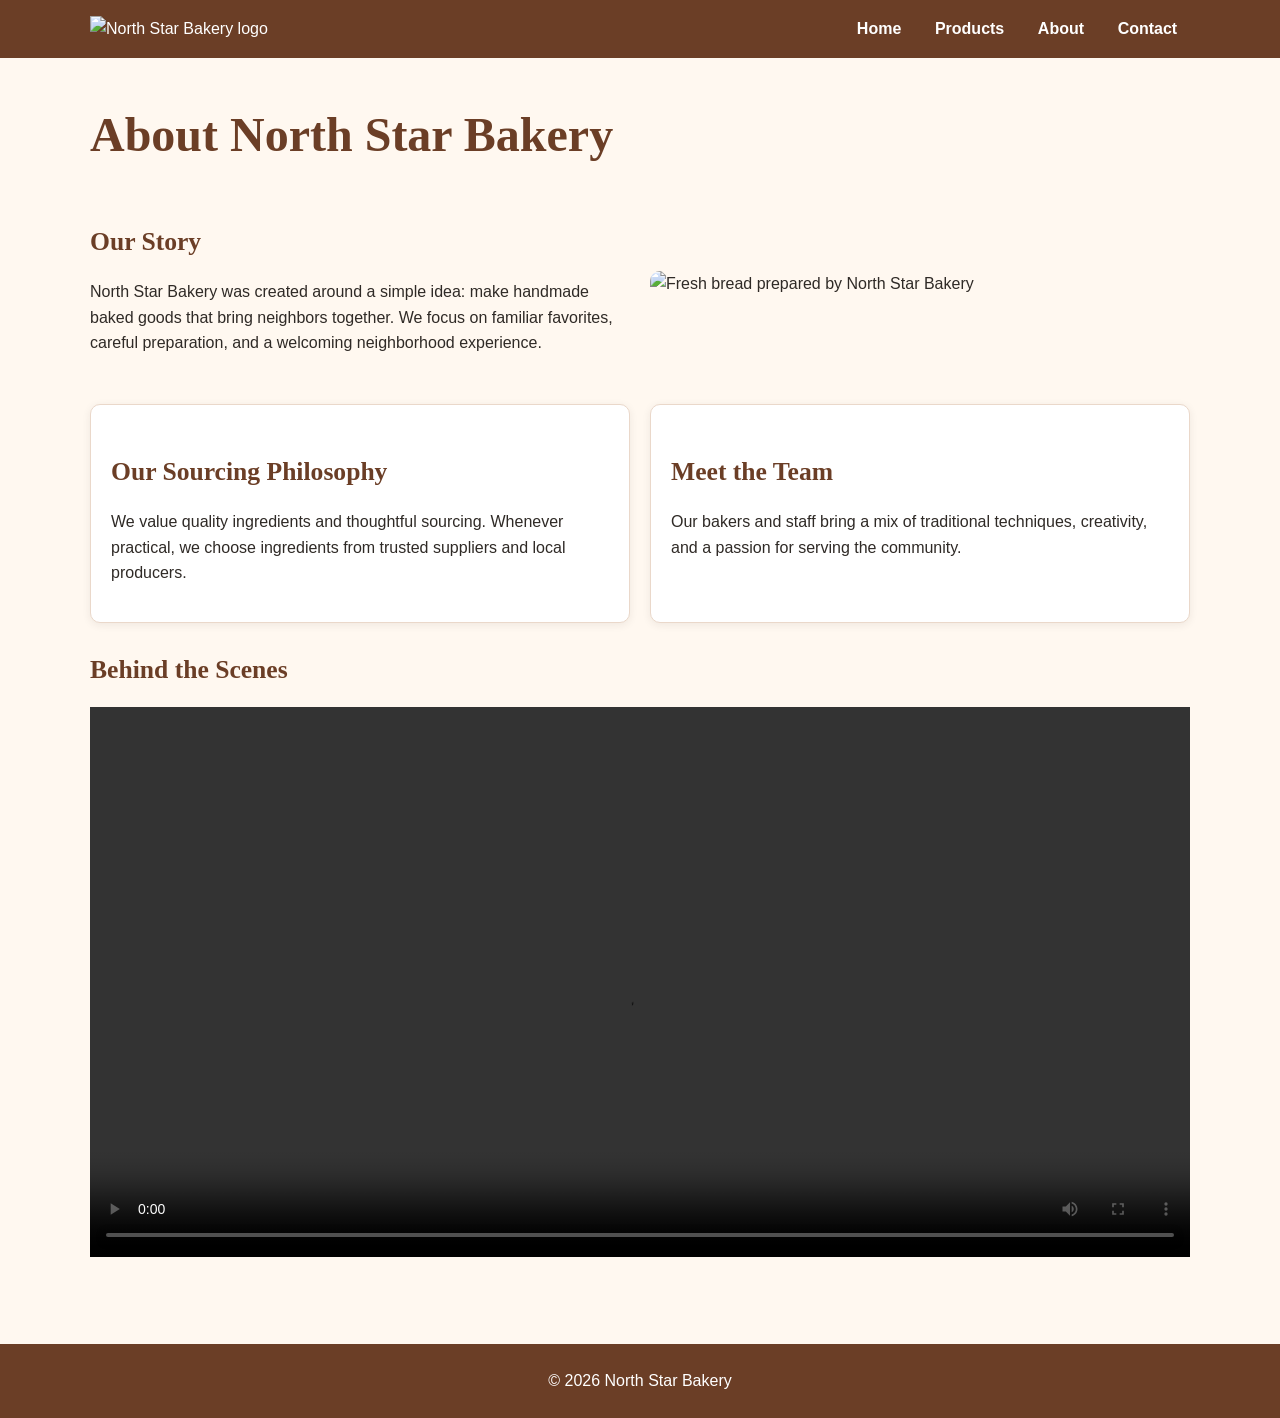
==== about.html @ c4e942b0 "Add files via upload" ====
<!DOCTYPE html>
<html lang="en">
<head>
  <meta charset="UTF-8">
  <meta name="viewport" content="width=device-width, initial-scale=1.0">
  <meta name="description" content="Learn the story, sourcing philosophy, and team behind North Star Bakery.">
  <title>North Star Bakery | About</title>
  <link rel="stylesheet" href="style.css">
</head>
<body>
<header>
  <div class="header-inner">
    <img class="logo" src="bakery-logo.png" alt="North Star Bakery logo">
    <nav aria-label="Main navigation">
      <ul>
        <li><a href="index.html">Home</a></li>
        <li><a href="products.html">Products</a></li>
        <li><a href="about.html">About</a></li>
        <li><a href="contact.html">Contact</a></li>
      </ul>
    </nav>
  </div>
</header>

<main>
  <h1>About North Star Bakery</h1>

  <section class="hero">
    <div class="hero-text">
      <h2>Our Story</h2>
      <p>North Star Bakery was created around a simple idea: make handmade baked goods that bring neighbors together. We focus on familiar favorites, careful preparation, and a welcoming neighborhood experience.</p>
    </div>
    <div class="hero-media">
      <img src="bakery-bread.jpg" alt="Fresh bread prepared by North Star Bakery">
    </div>
  </section>

  <section class="card-grid">
    <article class="card">
      <h2>Our Sourcing Philosophy</h2>
      <p>We value quality ingredients and thoughtful sourcing. Whenever practical, we choose ingredients from trusted suppliers and local producers.</p>
    </article>
    <article class="card">
      <h2>Meet the Team</h2>
      <p>Our bakers and staff bring a mix of traditional techniques, creativity, and a passion for serving the community.</p>
    </article>
  </section>

  <section>
    <h2>Behind the Scenes</h2>
    <video controls>
      <source src="bakery-behind-scenes.mp4" type="video/mp4">
      Your browser does not support the video element. Please contact North Star Bakery to learn more about our baking process.
    </video>
  </section>
</main>

<footer><p>&copy; 2026 North Star Bakery</p></footer>
</body>
</html>
---- style.css ----
/* North Star Bakery - Touchstone 3 Visual Design System */
/* Mobile-first responsive design using Flexbox */

:root {
  --cream: #FFF8F0;
  --brown: #6B3E26;
  --peach: #D88C5A;
  --charcoal: #2F2A26;
  --white: #FFFFFF;
  --max-width: 1100px;
}

* {
  box-sizing: border-box;
}

html {
  scroll-behavior: smooth;
}

body {
  margin: 0;
  background: var(--cream);
  color: var(--charcoal);
  font-family: Arial, sans-serif;
  line-height: 1.6;
}

img, video {
  max-width: 100%;
  height: auto;
}

header {
  background: var(--brown);
  color: var(--white);
  padding: 1rem;
}

.header-inner {
  max-width: var(--max-width);
  margin: 0 auto;
  display: flex;
  flex-direction: column;
  align-items: center;
  gap: 1rem;
}

.logo {
  max-width: 180px;
}

nav {
  width: 100%;
}

nav ul {
  list-style: none;
  margin: 0;
  padding: 0;
  display: flex;
  flex-direction: column;
  gap: .5rem;
  align-items: center;
}

nav a {
  color: var(--white);
  text-decoration: none;
  font-weight: 700;
  padding: .5rem .8rem;
  border-radius: 5px;
}

nav a:hover,
nav a:focus {
  background: var(--peach);
  color: var(--charcoal);
}

main {
  width: min(92%, var(--max-width));
  margin: 0 auto;
  padding: 2rem 0 3rem;
}

h1, h2, h3 {
  font-family: Georgia, serif;
  color: var(--brown);
  line-height: 1.2;
}

h1 {
  font-size: 2.2rem;
  margin-top: 0;
}

h2 {
  font-size: 1.6rem;
  margin-top: 2rem;
}

h3 {
  font-size: 1.2rem;
}

.hero,
.card-grid,
.info-grid {
  display: flex;
  flex-direction: column;
  gap: 1.25rem;
}

.hero {
  align-items: center;
}

.hero-text,
.hero-media,
.card,
.info-card {
  flex: 1;
}

.hero-media img,
.feature-image {
  width: 100%;
  border-radius: 10px;
}

section {
  margin: 2rem 0;
}

.card-grid {
  margin-top: 1rem;
}

.card,
.info-card {
  background: var(--white);
  border: 1px solid #ead8ca;
  border-radius: 10px;
  padding: 1.25rem;
  box-shadow: 0 2px 8px rgba(47, 42, 38, .08);
}

.price {
  color: var(--brown);
  font-weight: 700;
}

.button,
button {
  display: inline-block;
  background: var(--peach);
  color: var(--charcoal);
  border: 0;
  border-radius: 6px;
  padding: .75rem 1rem;
  font-weight: 700;
  text-decoration: none;
  cursor: pointer;
}

.button:hover,
button:hover {
  background: var(--brown);
  color: var(--white);
}

figure {
  margin: 2rem 0;
}

figcaption {
  font-style: italic;
  margin-top: .5rem;
}

audio,
video {
  width: 100%;
}

form {
  background: var(--white);
  padding: 1.25rem;
  border-radius: 10px;
  border: 1px solid #ead8ca;
}

fieldset {
  border: 1px solid #d9bba5;
  border-radius: 8px;
  margin: 0 0 1.25rem;
  padding: 1rem;
}

legend {
  color: var(--brown);
  font-family: Georgia, serif;
  font-weight: 700;
  padding: 0 .35rem;
}

label {
  display: block;
  font-weight: 700;
  margin: .8rem 0 .3rem;
}

input,
select,
textarea {
  width: 100%;
  padding: .7rem;
  border: 1px solid #9b806d;
  border-radius: 5px;
  background: var(--white);
  color: var(--charcoal);
  font: inherit;
}

input:focus,
select:focus,
textarea:focus,
button:focus,
a:focus {
  outline: 3px solid var(--peach);
  outline-offset: 2px;
}

footer {
  background: var(--brown);
  color: var(--white);
  text-align: center;
  padding: 1.5rem 1rem;
}

footer p {
  margin: 0;
}

@media (min-width: 800px) {
  .header-inner {
    flex-direction: row;
    justify-content: space-between;
  }

  nav {
    width: auto;
  }

  nav ul {
    flex-direction: row;
    justify-content: flex-end;
  }

  .hero {
    flex-direction: row;
    align-items: center;
  }

  .card-grid,
  .info-grid {
    flex-direction: row;
    align-items: stretch;
  }

  .card,
  .info-card {
    min-width: 0;
  }

  h1 {
    font-size: 3rem;
  }

  main {
    padding-top: 3rem;
  }
}
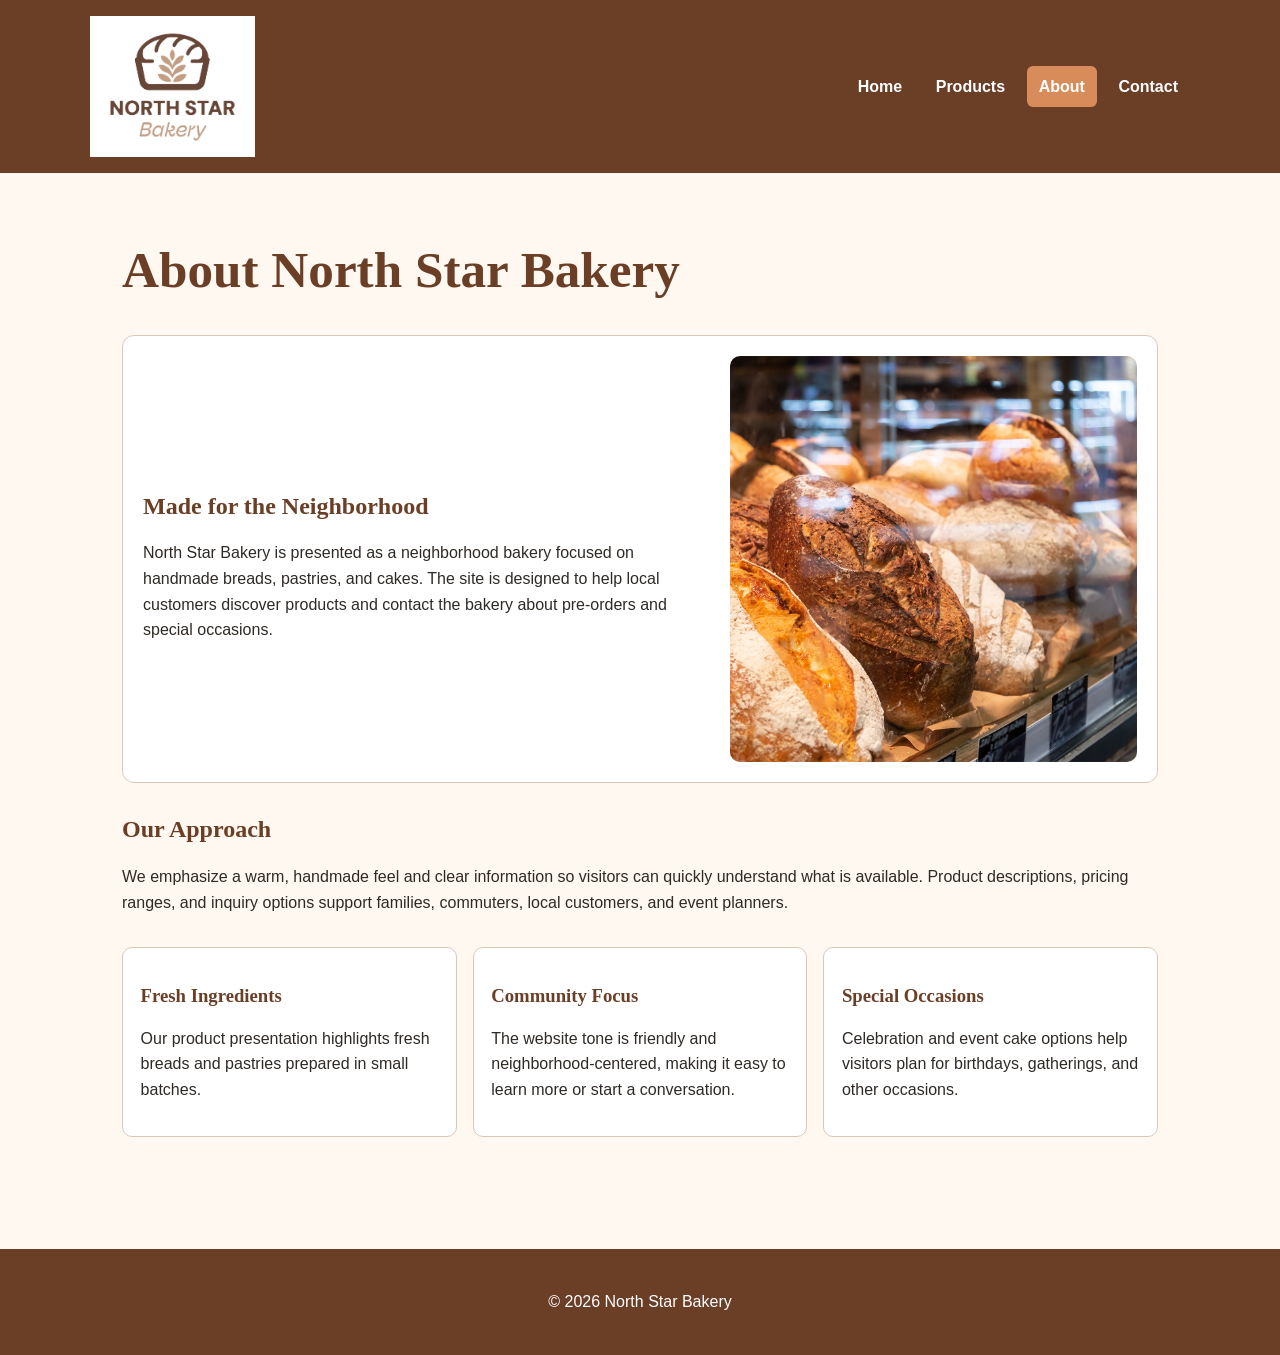
==== commit 4be5cea0: "Add files via upload" ====
--- a/about.html
+++ b/about.html
@@ -3,19 +3,19 @@
 <head>
   <meta charset="UTF-8">
   <meta name="viewport" content="width=device-width, initial-scale=1.0">
-  <meta name="description" content="Learn the story, sourcing philosophy, and team behind North Star Bakery.">
+  <meta name="description" content="Learn about North Star Bakery and our handmade approach.">
   <title>North Star Bakery | About</title>
   <link rel="stylesheet" href="style.css">
 </head>
 <body>
 <header>
   <div class="header-inner">
-    <img class="logo" src="bakery-logo.png" alt="North Star Bakery logo">
+    <img class="logo" src="bakery-logo_c.png" alt="North Star Bakery logo">
     <nav aria-label="Main navigation">
       <ul>
         <li><a href="index.html">Home</a></li>
         <li><a href="products.html">Products</a></li>
-        <li><a href="about.html">About</a></li>
+        <li><a href="about.html" aria-current="page">About</a></li>
         <li><a href="contact.html">Contact</a></li>
       </ul>
     </nav>
@@ -24,34 +24,15 @@
 
 <main>
   <h1>About North Star Bakery</h1>
-
   <section class="hero">
-    <div class="hero-text">
-      <h2>Our Story</h2>
-      <p>North Star Bakery was created around a simple idea: make handmade baked goods that bring neighbors together. We focus on familiar favorites, careful preparation, and a welcoming neighborhood experience.</p>
-    </div>
-    <div class="hero-media">
-      <img src="bakery-bread.jpg" alt="Fresh bread prepared by North Star Bakery">
-    </div>
+    <div><h2>Made for the Neighborhood</h2><p>North Star Bakery is presented as a neighborhood bakery focused on handmade breads, pastries, and cakes. The site is designed to help local customers discover products and contact the bakery about pre-orders and special occasions.</p></div>
+    <div><img class="about-image" src="bakery-bread_c.png" alt="Fresh bakery bread"></div>
   </section>
-
+  <section><h2>Our Approach</h2><p>We emphasize a warm, handmade feel and clear information so visitors can quickly understand what is available. Product descriptions, pricing ranges, and inquiry options support families, commuters, local customers, and event planners.</p></section>
   <section class="card-grid">
-    <article class="card">
-      <h2>Our Sourcing Philosophy</h2>
-      <p>We value quality ingredients and thoughtful sourcing. Whenever practical, we choose ingredients from trusted suppliers and local producers.</p>
-    </article>
-    <article class="card">
-      <h2>Meet the Team</h2>
-      <p>Our bakers and staff bring a mix of traditional techniques, creativity, and a passion for serving the community.</p>
-    </article>
-  </section>
-
-  <section>
-    <h2>Behind the Scenes</h2>
-    <video controls>
-      <source src="bakery-behind-scenes.mp4" type="video/mp4">
-      Your browser does not support the video element. Please contact North Star Bakery to learn more about our baking process.
-    </video>
+    <article class="card"><h3>Fresh Ingredients</h3><p>Our product presentation highlights fresh breads and pastries prepared in small batches.</p></article>
+    <article class="card"><h3>Community Focus</h3><p>The website tone is friendly and neighborhood-centered, making it easy to learn more or start a conversation.</p></article>
+    <article class="card"><h3>Special Occasions</h3><p>Celebration and event cake options help visitors plan for birthdays, gatherings, and other occasions.</p></article>
   </section>
 </main>
 
--- a/style.css
+++ b/style.css
@@ -1,23 +1,16 @@
-/* North Star Bakery - Touchstone 3 Visual Design System */
-/* Mobile-first responsive design using Flexbox */
-
 :root {
   --cream: #FFF8F0;
   --brown: #6B3E26;
   --peach: #D88C5A;
   --charcoal: #2F2A26;
-  --white: #FFFFFF;
-  --max-width: 1100px;
+  --white: #ffffff;
+  --error: #9b1c1c;
+  --success: #276749;
+  --border: #d9c8ba;
 }
 
-* {
-  box-sizing: border-box;
-}
-
-html {
-  scroll-behavior: smooth;
-}
-
+* { box-sizing: border-box; }
+html { scroll-behavior: smooth; }
 body {
   margin: 0;
   background: var(--cream);
@@ -25,260 +18,81 @@
   font-family: Arial, sans-serif;
   line-height: 1.6;
 }
-
-img, video {
-  max-width: 100%;
-  height: auto;
+img { max-width: 100%; display: block; }
+a { color: var(--brown); }
+a:focus, button:focus, input:focus, select:focus, textarea:focus {
+  outline: 3px solid #e4a16f;
+  outline-offset: 2px;
 }
-
 header {
   background: var(--brown);
   color: var(--white);
   padding: 1rem;
 }
-
-.header-inner {
-  max-width: var(--max-width);
-  margin: 0 auto;
-  display: flex;
-  flex-direction: column;
-  align-items: center;
-  gap: 1rem;
+.header-inner { max-width: 1100px; margin: 0 auto; }
+.logo { width: 145px; margin: 0 auto 1rem; }
+nav ul {
+  list-style: none; padding: 0; margin: 0;
+  display: flex; flex-wrap: wrap; justify-content: center; gap: .6rem;
 }
-
-.logo {
-  max-width: 180px;
+nav a {
+  color: var(--white); text-decoration: none; font-weight: 700;
+  display: inline-block; padding: .5rem .75rem; border-radius: 6px;
 }
-
-nav {
-  width: 100%;
+nav a:hover, nav a[aria-current="page"] { background: var(--peach); }
+main { max-width: 1100px; margin: 0 auto; padding: 1.25rem; }
+h1, h2, h3 { font-family: Georgia, serif; color: var(--brown); line-height: 1.2; }
+h1 { font-size: clamp(2rem, 6vw, 3.2rem); }
+h2 { margin-top: 2rem; }
+section { margin: 2rem 0; }
+.hero, .info-grid { display: flex; flex-direction: column; gap: 1.25rem; }
+.hero { background: var(--white); border: 1px solid var(--border); border-radius: 12px; padding: 1.25rem; }
+.hero-media img, .feature-image, .about-image {
+  width: 100%; border-radius: 10px; object-fit: cover;
 }
-
-nav ul {
-  list-style: none;
-  margin: 0;
-  padding: 0;
-  display: flex;
-  flex-direction: column;
-  gap: .5rem;
-  align-items: center;
+.hero-media img { max-height: 360px; }
+.card-grid { display: flex; flex-direction: column; gap: 1rem; }
+.card, .info-card, .favorite-panel, .form-card {
+  background: var(--white); border: 1px solid var(--border); border-radius: 10px; padding: 1.1rem;
 }
-
-nav a {
-  color: var(--white);
-  text-decoration: none;
-  font-weight: 700;
-  padding: .5rem .8rem;
-  border-radius: 5px;
+.card { flex: 1; }
+.price { font-weight: 700; color: var(--brown); }
+.button, button {
+  border: 0; border-radius: 7px; background: var(--brown); color: var(--white);
+  padding: .7rem 1rem; font-weight: 700; cursor: pointer; text-decoration: none; display: inline-block;
 }
-
-nav a:hover,
-nav a:focus {
-  background: var(--peach);
-  color: var(--charcoal);
+.button:hover, button:hover { background: var(--peach); color: var(--charcoal); }
+.favorite-button { margin-top: .75rem; width: 100%; }
+.favorite-button.is-favorite { background: var(--peach); color: var(--charcoal); }
+.favorite-panel { margin: 1.25rem 0; border-left: 5px solid var(--peach); }
+.favorite-message { margin: .25rem 0 0; font-weight: 700; }
+.favorite-count { color: var(--brown); font-weight: 700; }
+figure { margin: 1.5rem 0; }
+figcaption { margin-top: .5rem; font-style: italic; }
+audio, video { width: 100%; margin-top: .75rem; }
+form { display: grid; gap: 1rem; }
+label { font-weight: 700; display: block; margin-bottom: .35rem; }
+input, select, textarea {
+  width: 100%; padding: .7rem; border: 1px solid #a9998c; border-radius: 6px;
+  background: var(--white); color: var(--charcoal); font: inherit;
 }
-
-main {
-  width: min(92%, var(--max-width));
-  margin: 0 auto;
-  padding: 2rem 0 3rem;
-}
-
-h1, h2, h3 {
-  font-family: Georgia, serif;
-  color: var(--brown);
-  line-height: 1.2;
-}
-
-h1 {
-  font-size: 2.2rem;
-  margin-top: 0;
-}
-
-h2 {
-  font-size: 1.6rem;
-  margin-top: 2rem;
-}
-
-h3 {
-  font-size: 1.2rem;
-}
-
-.hero,
-.card-grid,
-.info-grid {
-  display: flex;
-  flex-direction: column;
-  gap: 1.25rem;
-}
-
-.hero {
-  align-items: center;
-}
-
-.hero-text,
-.hero-media,
-.card,
-.info-card {
-  flex: 1;
-}
-
-.hero-media img,
-.feature-image {
-  width: 100%;
-  border-radius: 10px;
-}
-
-section {
-  margin: 2rem 0;
-}
-
-.card-grid {
-  margin-top: 1rem;
-}
-
-.card,
-.info-card {
-  background: var(--white);
-  border: 1px solid #ead8ca;
-  border-radius: 10px;
-  padding: 1.25rem;
-  box-shadow: 0 2px 8px rgba(47, 42, 38, .08);
-}
-
-.price {
-  color: var(--brown);
-  font-weight: 700;
-}
-
-.button,
-button {
-  display: inline-block;
-  background: var(--peach);
-  color: var(--charcoal);
-  border: 0;
-  border-radius: 6px;
-  padding: .75rem 1rem;
-  font-weight: 700;
-  text-decoration: none;
-  cursor: pointer;
-}
-
-.button:hover,
-button:hover {
-  background: var(--brown);
-  color: var(--white);
-}
-
-figure {
-  margin: 2rem 0;
-}
-
-figcaption {
-  font-style: italic;
-  margin-top: .5rem;
-}
-
-audio,
-video {
-  width: 100%;
-}
-
-form {
-  background: var(--white);
-  padding: 1.25rem;
-  border-radius: 10px;
-  border: 1px solid #ead8ca;
-}
-
-fieldset {
-  border: 1px solid #d9bba5;
-  border-radius: 8px;
-  margin: 0 0 1.25rem;
-  padding: 1rem;
-}
-
-legend {
-  color: var(--brown);
-  font-family: Georgia, serif;
-  font-weight: 700;
-  padding: 0 .35rem;
-}
-
-label {
-  display: block;
-  font-weight: 700;
-  margin: .8rem 0 .3rem;
-}
-
-input,
-select,
-textarea {
-  width: 100%;
-  padding: .7rem;
-  border: 1px solid #9b806d;
-  border-radius: 5px;
-  background: var(--white);
-  color: var(--charcoal);
-  font: inherit;
-}
-
-input:focus,
-select:focus,
-textarea:focus,
-button:focus,
-a:focus {
-  outline: 3px solid var(--peach);
-  outline-offset: 2px;
-}
-
-footer {
-  background: var(--brown);
-  color: var(--white);
-  text-align: center;
-  padding: 1.5rem 1rem;
-}
-
-footer p {
-  margin: 0;
-}
+textarea { min-height: 130px; resize: vertical; }
+.field-error { min-height: 1.4em; color: var(--error); font-size: .92rem; margin: .25rem 0 0; }
+.invalid { border-color: var(--error); }
+.form-status { padding: .75rem; border-radius: 6px; background: #f7e8df; }
+.form-status.success { color: var(--success); background: #e8f5ee; }
+footer { margin-top: 3rem; padding: 1.5rem; text-align: center; background: var(--brown); color: var(--white); }
+.small-note { font-size: .9rem; color: #5c5048; }
 
 @media (min-width: 800px) {
-  .header-inner {
-    flex-direction: row;
-    justify-content: space-between;
-  }
-
-  nav {
-    width: auto;
-  }
-
-  nav ul {
-    flex-direction: row;
-    justify-content: flex-end;
-  }
-
-  .hero {
-    flex-direction: row;
-    align-items: center;
-  }
-
-  .card-grid,
-  .info-grid {
-    flex-direction: row;
-    align-items: stretch;
-  }
-
-  .card,
-  .info-card {
-    min-width: 0;
-  }
-
-  h1 {
-    font-size: 3rem;
-  }
-
-  main {
-    padding-top: 3rem;
-  }
+  header { padding: 1rem 2rem; }
+  .header-inner { display: flex; align-items: center; justify-content: space-between; gap: 2rem; }
+  .logo { margin: 0; width: 165px; }
+  nav ul { justify-content: flex-end; }
+  main { padding: 2rem; }
+  .hero { flex-direction: row; align-items: center; }
+  .hero-text, .hero-media { flex: 1; }
+  .card-grid { flex-direction: row; }
+  .info-grid { flex-direction: row; }
+  .info-card { flex: 1; }
 }
